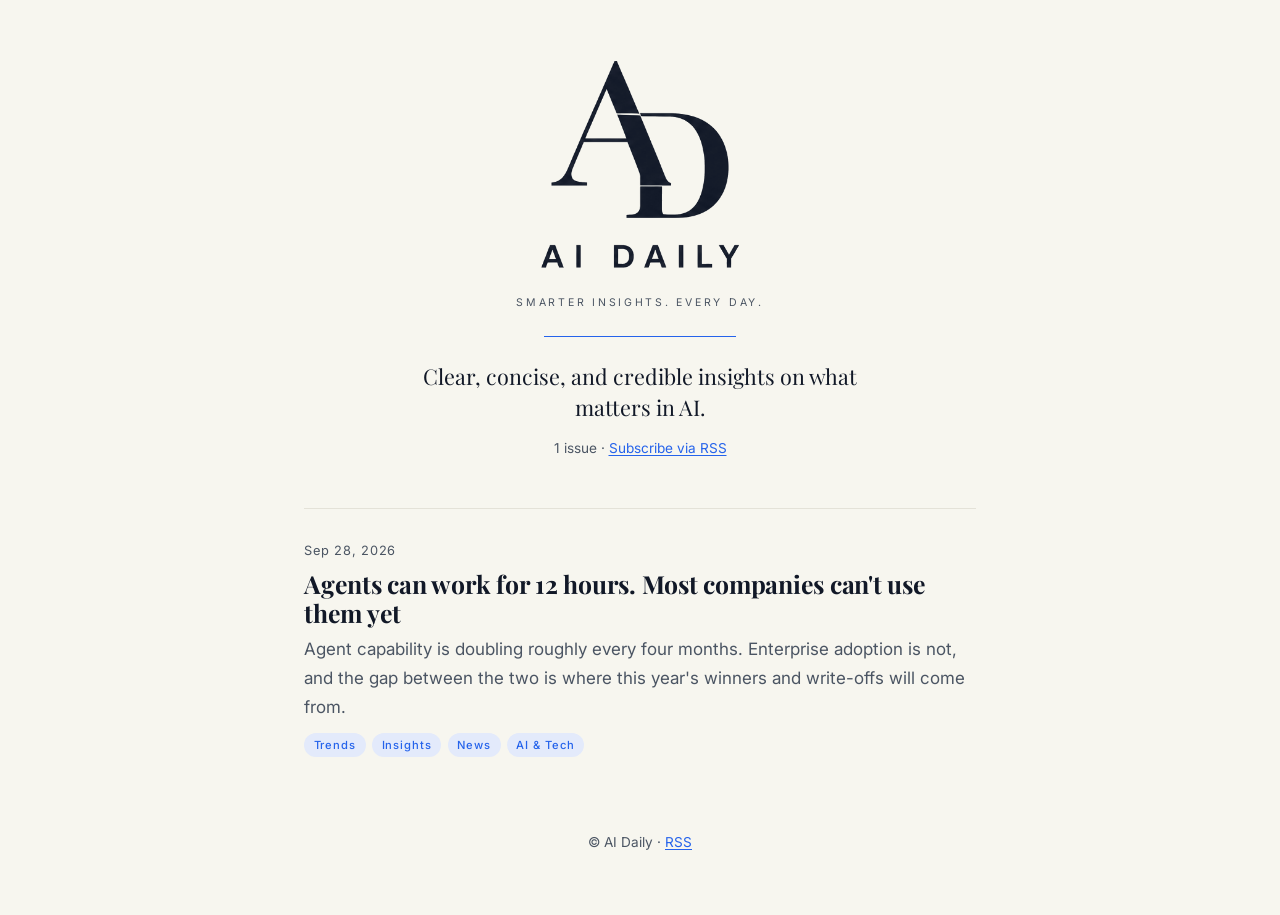
==== index.html @ 0b4abea7 "Publish: Agents can work for 12 hours. Most companies can't use them yet" ====
<!doctype html>
<html lang="en">
<head>
<meta charset="utf-8">
<meta name="viewport" content="width=device-width, initial-scale=1">
<title>AI Daily · Smarter insights. Every day.</title>
<meta name="description" content="Clear, concise, and credible insights on what matters in AI.">
<meta property="og:type" content="website">
<meta property="og:title" content="AI Daily">
<meta property="og:description" content="Clear, concise, and credible insights on what matters in AI.">
<meta name="theme-color" content="#F7F6EF" media="(prefers-color-scheme: light)">
<meta name="theme-color" content="#111827" media="(prefers-color-scheme: dark)">
<link rel="icon" href="assets/favicon.ico" sizes="any">
<link rel="icon" type="image/png" href="assets/app_icon_32.png">
<link rel="apple-touch-icon" href="assets/app_icon_180.png">
<link rel="alternate" type="application/rss+xml" title="AI Daily" href="feed.xml">
<link rel="preconnect" href="https://fonts.googleapis.com">
<link rel="preconnect" href="https://fonts.gstatic.com" crossorigin>
<link rel="stylesheet" href="https://fonts.googleapis.com/css2?family=Inter:wght@400;500;600;700&amp;family=Playfair+Display:wght@600;700&amp;display=swap">
<link rel="stylesheet" href="assets/style.css">
</head>
<body>
<main class="archive">
  <header class="archive-hero">
    <picture>
      <source srcset="assets/logo_stacked_light.png" media="(prefers-color-scheme: dark)">
      <img class="hero-logo" src="assets/logo_stacked.png" alt="AI Daily" width="220">
    </picture>
    <p class="tagline">Smarter insights. Every day.</p>
    <hr class="accent-line short">
    <p class="lede">Clear, concise, and credible insights on what matters in AI.</p>
    <p class="archive-meta">1 issue · <a href="feed.xml">Subscribe via RSS</a></p>
  </header>

  <ol class="issue-list" reversed>
  
    <li>
      <a href="issues/2026-09-28-agents-in-production/">
        <time datetime="2026-09-28">Sep 28, 2026</time>
        <h2>Agents can work for 12 hours. Most companies can&#39;t use them yet</h2>
        <p>Agent capability is doubling roughly every four months. Enterprise adoption is not, and the gap between the two is where this year&#39;s winners and write-offs will come from.</p>
        <span class="chips"><span class="chip">Trends</span><span class="chip">Insights</span><span class="chip">News</span><span class="chip">AI &amp; Tech</span></span>
      </a>
    </li>
  
  </ol>
</main>
<footer class="site-footer"><p class="footer-links">© AI Daily · <a href="feed.xml">RSS</a></p></footer>
</body>
</html>
---- assets/style.css ----
/* AI Daily - newsletter styles. Tokens mirror brand/brand.json. */

:root {
  color-scheme: light;
  --bg: #F7F6EF;            /* cream */
  --surface: #FFFFFF;
  --ink: #111827;           /* charcoal */
  --ink-2: #4B5563;         /* secondary text (gray #9CA3AF is too light for body text on cream) */
  --muted: #9CA3AF;         /* gray - dividers, tertiary */
  --rule: #E4E2D8;
  --accent: #2563EB;        /* blue */
  --accent-tint: #E3EAFB;
  /* chart palette (fixed slot order) */
  --series-1: #2563EB;
  --series-2: #EB6834;
  --series-3: #1BAF7A;
  --context: #B9BDC5;
  --grid: #E4E2D8;

  --font-display: "Playfair Display", Georgia, "Times New Roman", serif;
  --font-body: "Inter", system-ui, -apple-system, "Segoe UI", Roboto, sans-serif;
  --measure: 42rem;
}

@media (prefers-color-scheme: dark) {
  :root {
    color-scheme: dark;
    --bg: #111827;
    --surface: #1A2233;
    --ink: #F7F6EF;
    --ink-2: #B8BCC6;
    --muted: #6B7280;
    --rule: #2A3344;
    --accent: #60A5FA;
    --accent-tint: #1E2A4A;
    --series-1: #3B82F6;
    --series-2: #D95926;
    --series-3: #199E70;
    --context: #4B5563;
    --grid: #2A3344;
  }
}

*, *::before, *::after { box-sizing: border-box; }
html { -webkit-text-size-adjust: 100%; }
body {
  margin: 0; background: var(--bg); color: var(--ink);
  font: 400 1.0625rem/1.7 var(--font-body);
  padding-inline: 1.25rem;
  -webkit-font-smoothing: antialiased;
}
img { max-width: 100%; height: auto; }
a { color: var(--accent); text-underline-offset: .18em; text-decoration-thickness: 1px; }
a:hover { text-decoration-thickness: 2px; }
:focus-visible { outline: 2px solid var(--accent); outline-offset: 2px; border-radius: 2px; }

/* ---------- brand elements ---------- */
.accent-line { border: 0; height: 1px; background: var(--accent); max-width: var(--measure); margin: 0 auto; }
.accent-line.short { width: 12rem; margin: 1.5rem auto; }
.badge {
  display: inline-block; background: var(--accent-tint); color: var(--accent);
  font-weight: 600; font-size: .7rem; letter-spacing: .28em; padding: .35em .9em .35em 1.1em;
  border-radius: .5rem; line-height: 1.4;
}
.wordmark { font-weight: 600; letter-spacing: .3em; font-size: .95rem; }
.tagline { font-size: .66rem; letter-spacing: .26em; text-transform: uppercase; color: var(--ink-2); }

/* ---------- masthead ---------- */
.masthead {
  max-width: var(--measure); margin: 0 auto; padding-block: 1.75rem 1.25rem;
  display: flex; align-items: center; justify-content: space-between; gap: 1rem;
}
.brand { display: flex; align-items: center; gap: .85rem; color: var(--ink); text-decoration: none; }
.brand-mark { height: 2.4rem; width: auto; display: block; }
.brand-text { display: flex; flex-direction: column; gap: .15rem; }
.issue-no { font-size: .8rem; color: var(--ink-2); letter-spacing: .08em; white-space: nowrap; }

/* ---------- issue ---------- */
.issue { max-width: var(--measure); margin: 0 auto; padding-block: 2.5rem 1rem; }
.hero .meta { display: flex; flex-wrap: wrap; align-items: center; gap: .6rem; font-size: .85rem; color: var(--ink-2); margin: 0 0 1.25rem; }
h1, h2, .story h2 { font-family: var(--font-display); font-weight: 700; letter-spacing: -.01em; }
h1 { font-size: clamp(2.1rem, 6vw, 3.1rem); line-height: 1.12; margin: 0 0 1rem; text-wrap: balance; }
.dek { font-size: 1.2rem; line-height: 1.55; color: var(--ink-2); margin: 0; text-wrap: pretty; }

.tldr {
  margin: 2.5rem 0; padding: 1.4rem 1.6rem; background: var(--surface);
  border-left: 3px solid var(--accent); border-radius: 0 .75rem .75rem 0;
}
.tldr h2 { font-family: var(--font-body); font-size: .75rem; letter-spacing: .24em; color: var(--accent); margin: 0 0 .5rem; }
.tldr ul { margin: 0; padding-left: 1.1rem; }
.tldr li { margin: .35rem 0; }
.tldr li::marker { color: var(--accent); }

.eyebrow-h { font-family: var(--font-body) !important; font-size: .75rem; letter-spacing: .24em; text-transform: uppercase; color: var(--ink-2); margin: 0 0 1rem; font-weight: 600; }
.key-numbers { margin: 3rem 0; }

.story { margin: 3.5rem 0; }
.story h2 { font-size: clamp(1.5rem, 4vw, 1.9rem); line-height: 1.2; margin: .35rem 0 1rem; text-wrap: balance; }
.story p { margin: 0 0 1.1rem; text-wrap: pretty; }
.eyebrow {
  display: flex; align-items: center; gap: .5rem; margin: 0;
  font-size: .72rem; font-weight: 600; letter-spacing: .22em; text-transform: uppercase; color: var(--accent);
}
.eyebrow svg { width: 1.25rem; height: 1.25rem; }
sup.cite { font-size: .68em; line-height: 0; margin-left: .1em; }
sup.cite a { text-decoration: none; font-weight: 600; }
sup.cite a::before { content: "["; } sup.cite a::after { content: "]"; }

.takeaways { margin: 3.5rem 0; padding: 1.6rem 1.8rem; background: var(--surface); border-radius: .75rem; }
.takeaways h2 { font-size: 1.5rem; margin: 0 0 .75rem; }
.takeaways ol { margin: 0; padding-left: 1.3rem; }
.takeaways li { margin: .55rem 0; padding-left: .25rem; }
.takeaways li::marker { color: var(--accent); font-weight: 700; font-family: var(--font-display); }

.sources { margin: 3rem 0 1rem; font-size: .88rem; }
.sources ol { padding-left: 1.6rem; margin: 0; }
.sources li { margin: .45rem 0; color: var(--ink-2); scroll-margin-top: 1rem; }
.sources li:target { background: var(--accent-tint); border-radius: .25rem; }
.src-meta { display: block; font-size: .8rem; color: var(--ink-2); }

.site-footer { max-width: var(--measure); margin: 2rem auto 0; padding-block: 0 3rem; text-align: center; }
.site-footer .accent-line { margin-bottom: 2.25rem; }
.footer-logo { width: 7.5rem; }
.site-footer .tagline { margin: .75rem 0; }
.footer-links { font-size: .85rem; color: var(--ink-2); }

/* ---------- archive ---------- */
.archive { max-width: var(--measure); margin: 0 auto; padding-block: 3.5rem 1rem; }
.archive-hero { text-align: center; }
.hero-logo { width: 13rem; }
.archive-hero .tagline { margin-top: .75rem; }
.lede { font-family: var(--font-display); font-size: 1.35rem; line-height: 1.45; max-width: 30rem; margin: 0 auto; }
.archive-meta { font-size: .85rem; color: var(--ink-2); }
.issue-list { list-style: none; padding: 0; margin: 3rem 0 0; }
.issue-list li { border-top: 1px solid var(--rule); }
.issue-list a { display: block; padding: 1.6rem 0; color: inherit; text-decoration: none; }
.issue-list a:hover h2 { color: var(--accent); }
.issue-list time { font-size: .8rem; color: var(--ink-2); letter-spacing: .06em; }
.issue-list h2 { font-size: 1.55rem; line-height: 1.2; margin: .3rem 0 .45rem; transition: color .15s; }
.issue-list p { margin: 0 0 .7rem; color: var(--ink-2); }
.chips { display: flex; flex-wrap: wrap; gap: .4rem; }
.chip { font-size: .7rem; letter-spacing: .08em; padding: .15rem .6rem; border-radius: 99px; background: var(--accent-tint); color: var(--accent); font-weight: 500; }
.empty { padding: 2rem 0; text-align: center; color: var(--ink-2); }

/* ---------- infographics (shared) ---------- */
.viz {
  margin: 2rem 0 2.25rem; padding: 1.4rem 1.4rem 1rem; background: var(--surface);
  border-radius: .9rem; border: 1px solid var(--rule);
}
.viz-head { margin-bottom: 1.1rem; }
.viz-title { font-family: var(--font-display); font-size: 1.2rem; line-height: 1.3; margin: 0; font-weight: 700; }
.viz-sub { font-size: .85rem; color: var(--ink-2); margin: .25rem 0 0 !important; line-height: 1.45; }
.viz-foot { margin-top: 1rem; font-size: .75rem; color: var(--ink-2); line-height: 1.5; }
.viz-foot a { color: inherit; }
.viz-legend { list-style: none; display: flex; flex-wrap: wrap; gap: .4rem 1.1rem; padding: 0; margin: 0 0 .9rem; font-size: .8rem; color: var(--ink-2); }
.viz-legend li { display: flex; align-items: center; gap: .4rem; }
.key { display: inline-block; width: .75rem; height: .75rem; border-radius: 3px; flex: none; }
.viz-legend .key { height: 3px; width: 1rem; border-radius: 2px; }
.key.s1, .bar.s1 { background: var(--series-1); }
.key.s2 { background: var(--series-2); }
.key.s3 { background: var(--series-3); }
.key.ctx, .bar.ctx { background: var(--context); }
.viz-table { margin-top: .6rem; font-size: .8rem; }
.viz-table summary { cursor: pointer; color: var(--ink-2); width: max-content; }
.table-wrap { overflow-x: auto; }
.viz-table table { border-collapse: collapse; margin-top: .5rem; width: 100%; font-variant-numeric: tabular-nums; }
.viz-table th, .viz-table td { text-align: left; padding: .35rem .6rem; border-bottom: 1px solid var(--rule); }
.viz-table th { font-weight: 600; color: var(--ink-2); }

/* bar chart - HTML bars, 4px rounded data-end, square at baseline, value outside tip */
.bars { display: grid; gap: .55rem; }
.bar-row { display: grid; grid-template-columns: minmax(6rem, 34%) 1fr; align-items: center; gap: .9rem; font-size: .85rem; }
.bar-label { color: var(--ink); line-height: 1.3; }
.bar-track { display: flex; align-items: center; gap: .5rem; min-width: 0; }
.bar { height: 1.15rem; width: calc(var(--w) * .82); min-width: 2px; border-radius: 0 4px 4px 0; flex: none; }
.bar-value { font-weight: 600; font-size: .82rem; white-space: nowrap; color: var(--ink); }
@media (max-width: 30rem) {
  .bar-row { grid-template-columns: 1fr; gap: .2rem; }
}

/* line chart - SVG plot stretched to box, strokes stay 2px, HTML axes + dots */
.line-chart { display: grid; grid-template-columns: auto 1fr auto; grid-template-rows: 13rem auto; column-gap: .6rem; }
.y-axis { position: relative; grid-row: 1; grid-column: 1; min-width: 2.2rem; }
.y-tick { position: absolute; right: 0; transform: translateY(-50%); font-size: .72rem; color: var(--ink-2); font-variant-numeric: tabular-nums; white-space: nowrap; }
.plot { position: relative; grid-row: 1; grid-column: 2; }
.plot svg { position: absolute; inset: 0; width: 100%; height: 100%; overflow: visible; }
.plot .grid { stroke: var(--grid); stroke-width: 1; vector-effect: non-scaling-stroke; }
.plot .line { fill: none; stroke-width: 2; stroke-linejoin: round; stroke-linecap: round; vector-effect: non-scaling-stroke; }
.line.s1 { stroke: var(--series-1); } .line.s2 { stroke: var(--series-2); } .line.s3 { stroke: var(--series-3); }
.hit { position: absolute; width: 24px; height: 24px; transform: translate(-50%, -50%); border-radius: 50%; }
.hit:hover { background: color-mix(in srgb, var(--series-1) 12%, transparent); }
.end-dot { position: absolute; width: 10px; height: 10px; border-radius: 50%; transform: translate(-50%, -50%); box-shadow: 0 0 0 2px var(--surface); pointer-events: none; }
.end-dot.s1 { background: var(--series-1); } .end-dot.s2 { background: var(--series-2); } .end-dot.s3 { background: var(--series-3); }
.end-label { position: absolute; left: calc(100% + .7rem); transform: translateY(-50%); font-size: .78rem; font-weight: 600; white-space: nowrap; }
.line-chart::after { content: ""; grid-row: 1; grid-column: 3; width: 2.6rem; }
.x-axis { position: relative; grid-row: 2; grid-column: 2; height: 1.6rem; margin-top: .4rem; }
.x-tick { position: absolute; transform: translateX(-50%); font-size: .72rem; color: var(--ink-2); white-space: nowrap; }
.x-tick:first-child { transform: none; }
.x-tick:last-child { transform: translateX(-100%); }

/* donut - part-to-whole, <= 4 segments, 2px surface gap between segments */
.donut-wrap { display: flex; flex-wrap: wrap; align-items: center; gap: 1.5rem 2.2rem; }
.donut { position: relative; width: 11rem; aspect-ratio: 1; flex: none; max-width: 100%; }
.donut svg { width: 100%; height: 100%; display: block; }
.seg { fill: none; stroke-width: 13; }
.seg.s1 { stroke: var(--series-1); } .seg.s2 { stroke: var(--series-2); } .seg.s3 { stroke: var(--series-3); } .seg.ctx { stroke: var(--context); }
.donut-center { position: absolute; inset: 0; display: grid; place-content: center; text-align: center; padding: 2.4rem; }
.donut-center strong { font-size: 1.7rem; font-weight: 700; line-height: 1.1; }
.donut-center span { font-size: .7rem; color: var(--ink-2); line-height: 1.3; margin-top: .2rem; }
.donut-legend { list-style: none; padding: 0; margin: 0; display: grid; gap: .55rem; flex: 1 1 12rem; font-size: .88rem; }
.donut-legend li { display: grid; grid-template-columns: auto 1fr auto; align-items: center; gap: .6rem; }
.lg-value { font-weight: 600; }

/* timeline */
.timeline { list-style: none; margin: 0; padding: 0 0 0 1.4rem; position: relative; }
.timeline::before { content: ""; position: absolute; left: .3rem; top: .5rem; bottom: .5rem; width: 1px; background: var(--rule); }
.timeline li { position: relative; padding: 0 0 1.1rem; }
.timeline li::before {
  content: ""; position: absolute; left: -1.4rem; top: .45rem; width: 10px; height: 10px; border-radius: 50%;
  background: var(--series-1); box-shadow: 0 0 0 3px var(--surface); transform: translateX(1px);
}
.timeline time { display: block; font-size: .72rem; font-weight: 600; letter-spacing: .12em; text-transform: uppercase; color: var(--accent); }
.timeline strong { display: block; font-size: .98rem; line-height: 1.35; margin-top: .1rem; }
.timeline p { margin: .2rem 0 0 !important; font-size: .87rem; color: var(--ink-2); line-height: 1.5; }

/* comparison */
.cmp-grid { display: grid; gap: 1rem; }
.cmp-grid.cols-2 { grid-template-columns: repeat(auto-fit, minmax(13rem, 1fr)); }
.cmp-grid.cols-3 { grid-template-columns: repeat(auto-fit, minmax(10rem, 1fr)); }
.cmp-col { background: var(--bg); border-radius: .6rem; padding: 1rem 1.1rem; }
.cmp-col h4 { margin: 0 0 .5rem; font-size: .8rem; letter-spacing: .14em; text-transform: uppercase; color: var(--accent); }
.cmp-col ul { margin: 0; padding-left: 1rem; font-size: .88rem; line-height: 1.5; }
.cmp-col li { margin: .3rem 0; }

/* stat tiles - hero numbers in the body sans, proportional figures */
.stat-row { display: grid; gap: .9rem; grid-template-columns: repeat(auto-fit, minmax(9.5rem, 1fr)); }
.stat {
  background: var(--surface); border: 1px solid var(--rule); border-radius: .9rem;
  padding: 1.1rem 1.15rem 1rem; display: flex; flex-direction: column; gap: .2rem; position: relative; overflow: hidden;
}
.stat::before { content: ""; position: absolute; left: 0; top: 0; right: 0; height: 3px; background: var(--accent); }
.stat-value { font-size: 2rem; font-weight: 700; line-height: 1.1; letter-spacing: -.02em; color: var(--ink); }
.stat-label { font-size: .85rem; line-height: 1.4; color: var(--ink); }
.stat-context { font-size: .75rem; color: var(--ink-2); }
.stat-src { font-size: .7rem; color: var(--ink-2); margin-top: auto; padding-top: .45rem; text-decoration: none; }
.stat-src:hover { text-decoration: underline; }

@media (max-width: 30rem) {
  body { font-size: 1rem; }
  .masthead { padding-block: 1.25rem 1rem; }
  .tagline { letter-spacing: .18em; }
  .viz { padding: 1.1rem 1rem .9rem; margin-inline: -.25rem; }
  .tldr, .takeaways { padding: 1.2rem 1.2rem; }
  .donut { width: 9.5rem; margin: 0 auto; }
}

@media print {
  body { background: #fff; }
  .viz-table { display: none; }
}
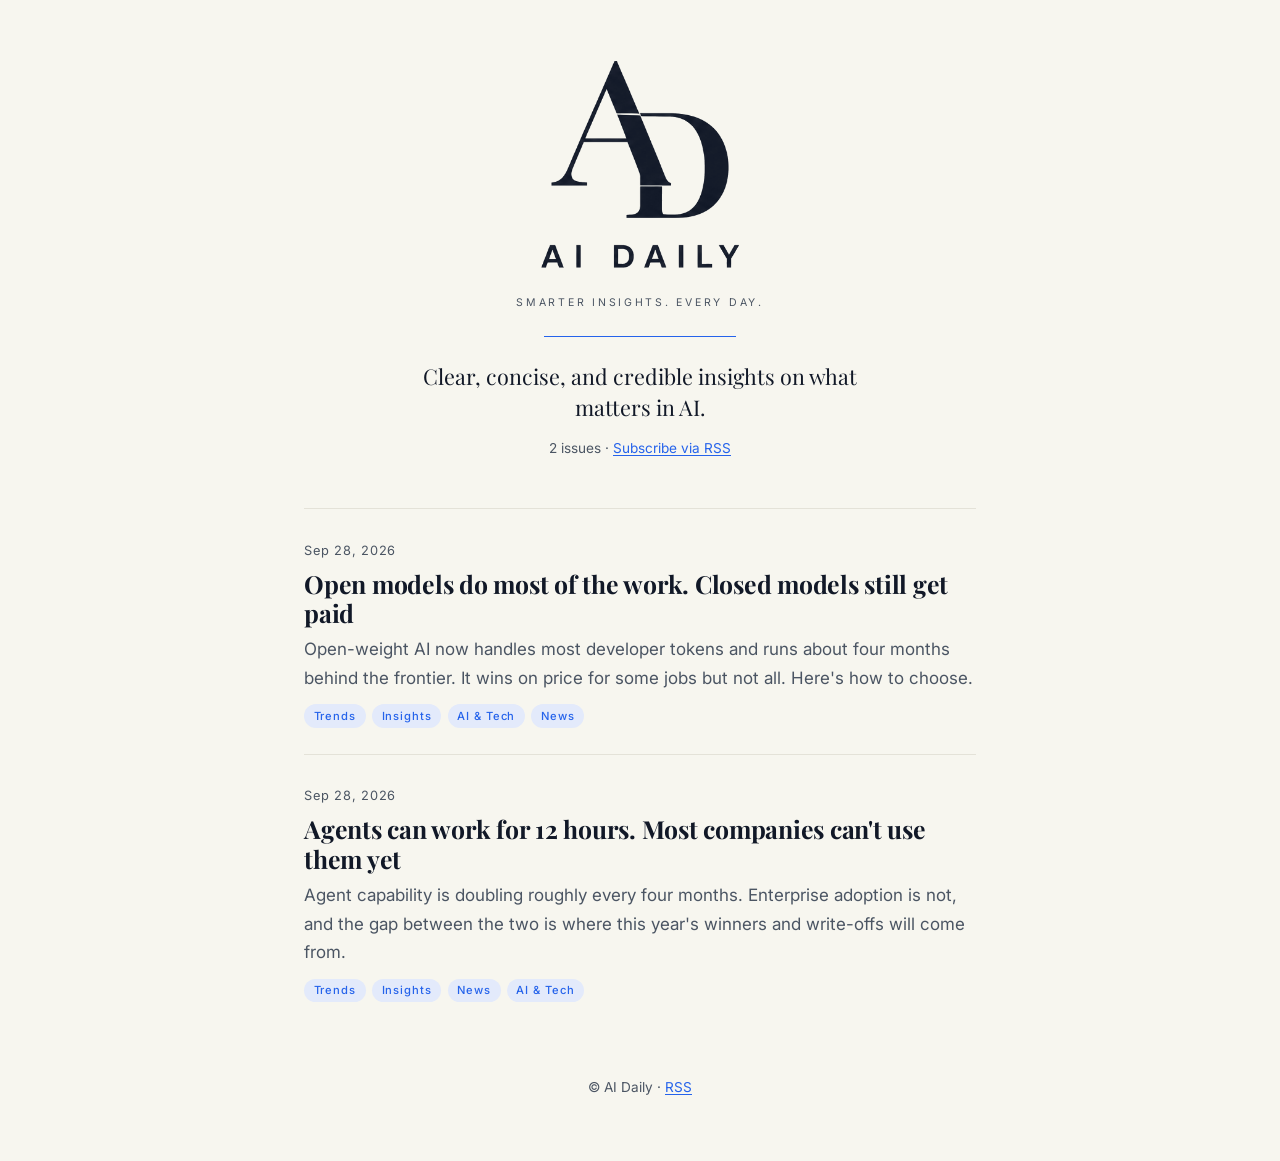
==== commit 38a1859d: "Publish: Open models do most of the work. Closed models still get paid" ====
--- a/index.html
+++ b/index.html
@@ -29,10 +29,19 @@
     <p class="tagline">Smarter insights. Every day.</p>
     <hr class="accent-line short">
     <p class="lede">Clear, concise, and credible insights on what matters in AI.</p>
-    <p class="archive-meta">1 issue · <a href="feed.xml">Subscribe via RSS</a></p>
+    <p class="archive-meta">2 issues · <a href="feed.xml">Subscribe via RSS</a></p>
   </header>
 
   <ol class="issue-list" reversed>
+  
+    <li>
+      <a href="issues/2026-09-28-open-vs-closed-models/">
+        <time datetime="2026-09-28">Sep 28, 2026</time>
+        <h2>Open models do most of the work. Closed models still get paid</h2>
+        <p>Open-weight AI now handles most developer tokens and runs about four months behind the frontier. It wins on price for some jobs but not all. Here&#39;s how to choose.</p>
+        <span class="chips"><span class="chip">Trends</span><span class="chip">Insights</span><span class="chip">AI &amp; Tech</span><span class="chip">News</span></span>
+      </a>
+    </li>
   
     <li>
       <a href="issues/2026-09-28-agents-in-production/">
--- a/assets/style.css
+++ b/assets/style.css
@@ -156,6 +156,9 @@
 .viz-legend li { display: flex; align-items: center; gap: .4rem; }
 .key { display: inline-block; width: .75rem; height: .75rem; border-radius: 3px; flex: none; }
 .viz-legend .key { height: 3px; width: 1rem; border-radius: 2px; }
+.viz-legend.swatch .key { height: .75rem; width: .75rem; border-radius: 3px; }  /* bar groups: square swatch, not a line key */
+.bar.s2 { background: var(--series-2); }
+.bar.s3 { background: var(--series-3); }
 .key.s1, .bar.s1 { background: var(--series-1); }
 .key.s2 { background: var(--series-2); }
 .key.s3 { background: var(--series-3); }
@@ -240,6 +243,7 @@
 }
 .stat::before { content: ""; position: absolute; left: 0; top: 0; right: 0; height: 3px; background: var(--accent); }
 .stat-value { font-size: 2rem; font-weight: 700; line-height: 1.1; letter-spacing: -.02em; color: var(--ink); }
+.stat-value.long { font-size: 1.5rem; white-space: nowrap; }  /* "58 vs 46", "56% / 14%" stay on one line */
 .stat-label { font-size: .85rem; line-height: 1.4; color: var(--ink); }
 .stat-context { font-size: .75rem; color: var(--ink-2); }
 .stat-src { font-size: .7rem; color: var(--ink-2); margin-top: auto; padding-top: .45rem; text-decoration: none; }
